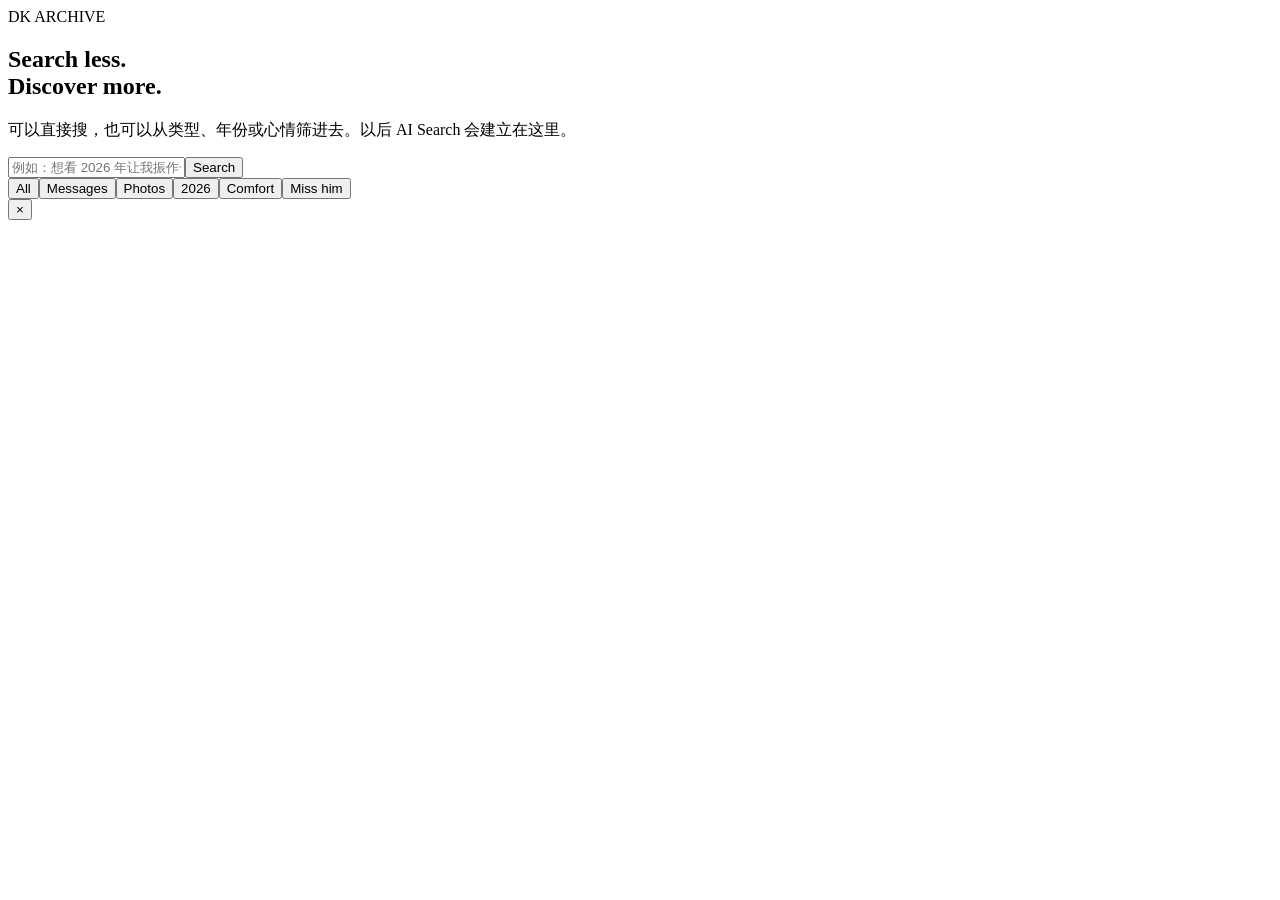
==== archive.html @ 06a3382c "Add files via upload Upload Waiting for DK v5" ====
<!doctype html><html lang="zh-Hans"><head><meta charset="utf-8"><meta name="viewport" content="width=device-width,initial-scale=1"><title>DK Archive · Waiting for DK</title><link rel="preconnect" href="https://fonts.googleapis.com"><link rel="preconnect" href="https://fonts.gstatic.com" crossorigin><link href="https://fonts.googleapis.com/css2?family=Cormorant+Garamond:ital,wght@0,500;0,600;1,500;1,600&family=Inter:wght@400;500;600;700;800&display=swap" rel="stylesheet"><link rel="stylesheet" href="assets/style.css"></head><body><div class="wrap"><nav class="site-nav"></nav>
<section class="glass section"><div class="eyebrow">DK ARCHIVE</div><h1 class="page-title">Search less.<br>Discover more.</h1><p class="lede">可以直接搜，也可以从类型、年份或心情筛进去。以后 AI Search 会建立在这里。</p></section>
<section class="glass section"><div class="searchbar"><input id="searchInput" placeholder="例如：想看 2026 年让我振作一点的 DK / black hair official photo"><button class="btn primary" id="searchBtn">Search</button></div><div class="filters"><button class="filter active" data-filter="all">All</button><button class="filter" data-filter="message">Messages</button><button class="filter" data-filter="photo">Photos</button><button class="filter" data-filter="2026">2026</button><button class="filter" data-filter="comfort">Comfort</button><button class="filter" data-filter="miss">Miss him</button></div><div class="archive-grid" id="archiveGrid"></div></section>
<footer class="footer"></footer></div><div class="modal-back" id="modalBack"><div class="modal"><button class="close" id="modalClose">×</button><div id="modalContent"></div></div></div><script src="assets/data.js"></script><script src="assets/app.js"></script><script>
let currentFilter="all";
function renderArchive(arr){archiveGrid.innerHTML=arr.length?arr.map(m=>`<article class="archive-card">${m.image?`<div class="archive-img"><img src="${m.image}" alt=""></div>`:"<div class='archive-img'></div>"}<div class="archive-body"><small>${m.accent} ${m.source} · ${m.date}</small><h3>${txt(m.title)}</h3><p>${txt(m.excerpt)}</p><div class="row" style="margin-top:10px"><button class="btn openM" data-id="${m.id}">Open</button><a class="btn" target="_blank" href="${m.url}">Source ↗</a></div></div></article>`).join(""):`<div class="card"><b>${TEXT[LANG].noresult}</b></div>`;document.querySelectorAll(".openM").forEach(b=>b.onclick=()=>openMoment(DATA.moments.find(m=>m.id===b.dataset.id)))}
function apply(){let arr=DATA.moments.slice();if(currentFilter!=="all")arr=arr.filter(m=>m.type===currentFilter||m.year===currentFilter||m.moods?.includes(currentFilter)||m.tags?.some(t=>String(t).toLowerCase().includes(currentFilter)));const q=searchInput.value.trim().toLowerCase();if(q)arr=arr.filter(m=>[m.date,m.year,m.source,txt(m.title),txt(m.excerpt),...(m.tags||[]),...(m.moods||[])].join(" ").toLowerCase().includes(q)||(["下班","累","想他","黑发","照片","鼓励","睡前","weverse"].some(k=>q.includes(k))&&[m.date,m.year,m.source,txt(m.title),txt(m.excerpt),...(m.tags||[]),...(m.moods||[])].join(" ").toLowerCase().includes(({下班:"work",累:"comfort",想他:"miss",黑发:"black hair",照片:"photo",鼓励:"comfort",睡前:"sleep",weverse:"weverse"})[Object.keys({下班:1,累:1,想他:1,黑发:1,照片:1,鼓励:1,睡前:1,weverse:1}).find(k=>q.includes(k))]||q)));renderArchive(arr)}
document.addEventListener("DOMContentLoaded",()=>{renderArchive(DATA.moments);document.querySelectorAll(".filter").forEach(b=>b.onclick=()=>{document.querySelectorAll(".filter").forEach(x=>x.classList.remove("active"));b.classList.add("active");currentFilter=b.dataset.filter;apply()});searchBtn.onclick=apply;searchInput.onkeydown=e=>{if(e.key==="Enter")apply()}})
</script><script>document.addEventListener("DOMContentLoaded",()=>initNav("archive"));</script></body></html>
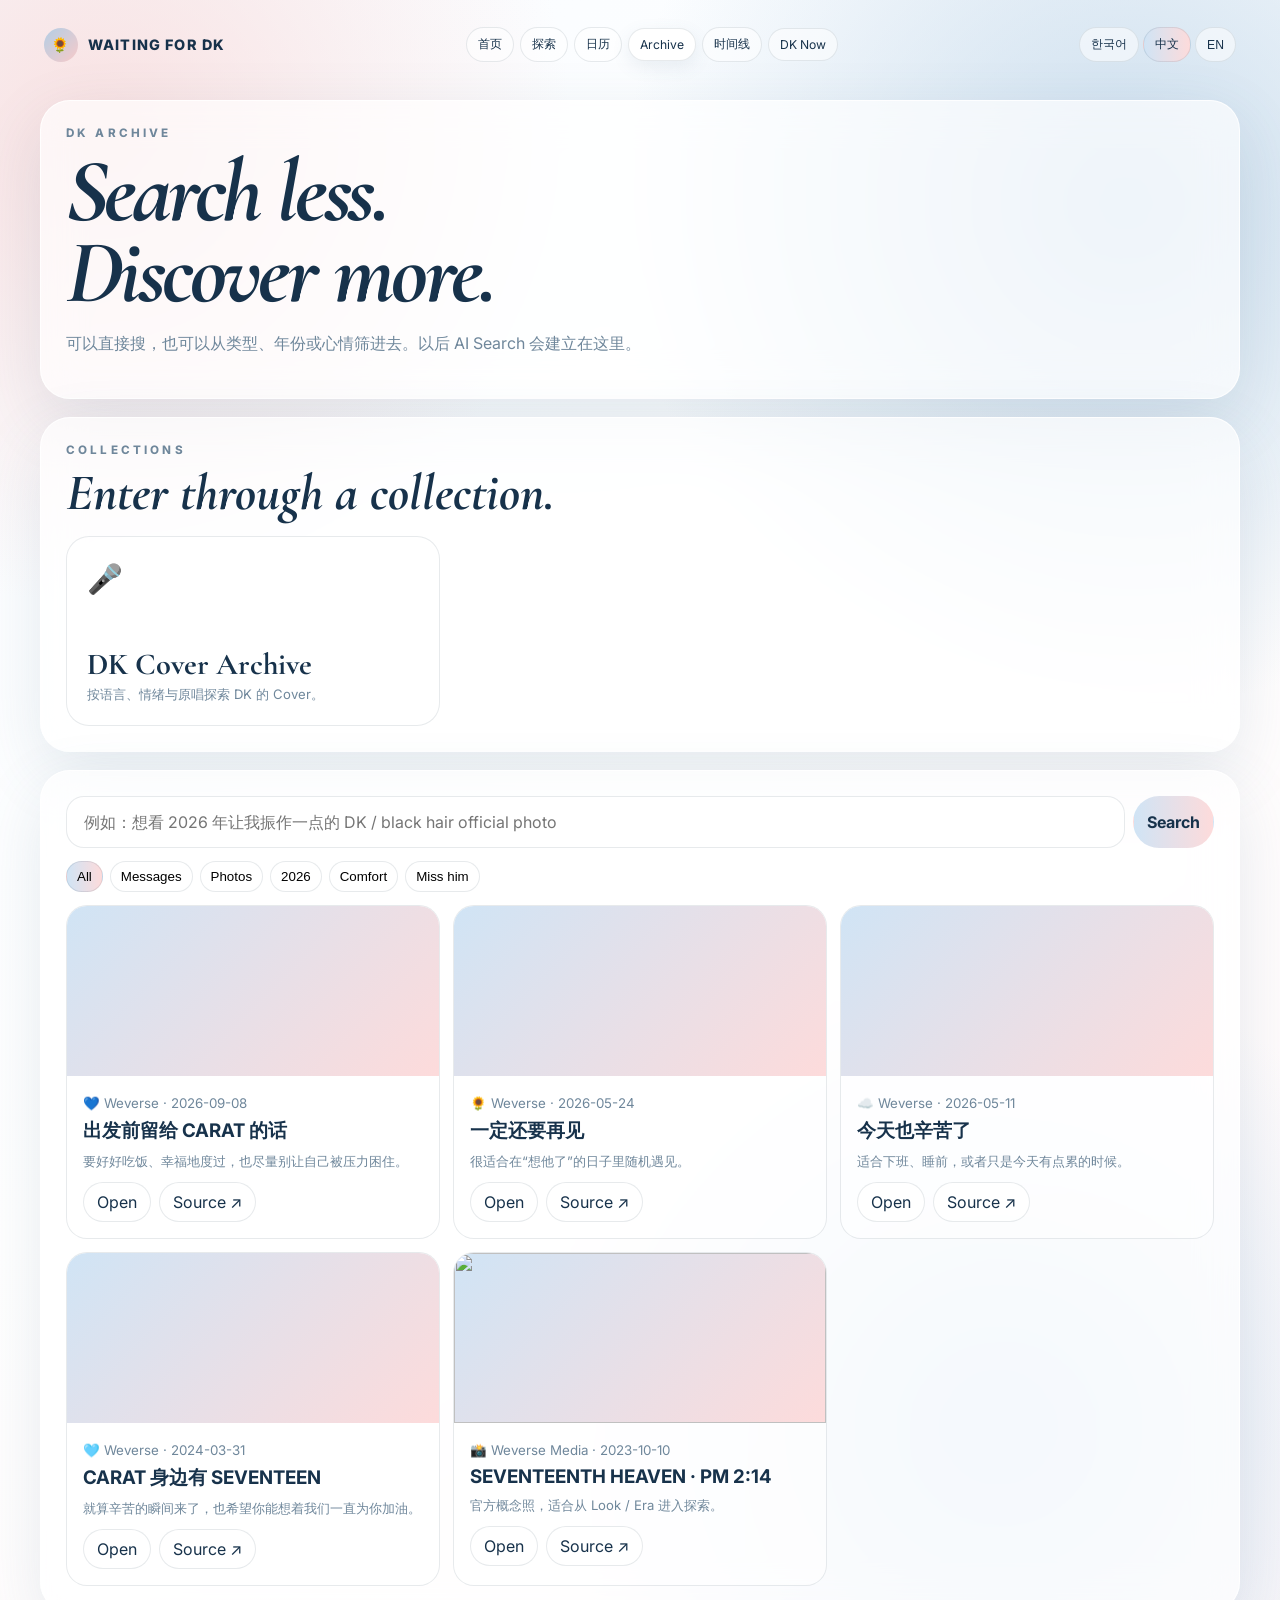
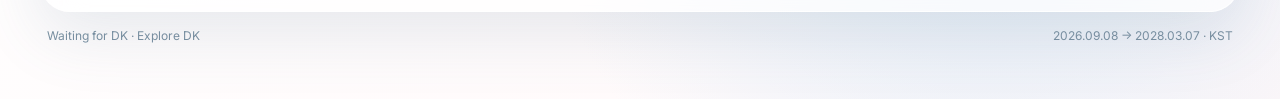
==== commit 8fb79468: "Add files via upload Add DK Cover Archive" ====
--- a/archive.html
+++ b/archive.html
@@ -1,5 +1,6 @@
 <!doctype html><html lang="zh-Hans"><head><meta charset="utf-8"><meta name="viewport" content="width=device-width,initial-scale=1"><title>DK Archive · Waiting for DK</title><link rel="preconnect" href="https://fonts.googleapis.com"><link rel="preconnect" href="https://fonts.gstatic.com" crossorigin><link href="https://fonts.googleapis.com/css2?family=Cormorant+Garamond:ital,wght@0,500;0,600;1,500;1,600&family=Inter:wght@400;500;600;700;800&display=swap" rel="stylesheet"><link rel="stylesheet" href="assets/style.css"></head><body><div class="wrap"><nav class="site-nav"></nav>
 <section class="glass section"><div class="eyebrow">DK ARCHIVE</div><h1 class="page-title">Search less.<br>Discover more.</h1><p class="lede">可以直接搜，也可以从类型、年份或心情筛进去。以后 AI Search 会建立在这里。</p></section>
+<section class="glass section"><div class="section-head"><div><div class="eyebrow">COLLECTIONS</div><h2 class="section-title">Enter through a collection.</h2></div></div><div class="portal-grid"><a class="portal" href="covers.html"><span class="icon">🎤</span><div><b>DK Cover Archive</b><span>按语言、情绪与原唱探索 DK 的 Cover。</span></div></a></div></section>
 <section class="glass section"><div class="searchbar"><input id="searchInput" placeholder="例如：想看 2026 年让我振作一点的 DK / black hair official photo"><button class="btn primary" id="searchBtn">Search</button></div><div class="filters"><button class="filter active" data-filter="all">All</button><button class="filter" data-filter="message">Messages</button><button class="filter" data-filter="photo">Photos</button><button class="filter" data-filter="2026">2026</button><button class="filter" data-filter="comfort">Comfort</button><button class="filter" data-filter="miss">Miss him</button></div><div class="archive-grid" id="archiveGrid"></div></section>
 <footer class="footer"></footer></div><div class="modal-back" id="modalBack"><div class="modal"><button class="close" id="modalClose">×</button><div id="modalContent"></div></div></div><script src="assets/data.js"></script><script src="assets/app.js"></script><script>
 let currentFilter="all";
--- a/assets/style.css
+++ b/assets/style.css
@@ -0,0 +1,31 @@
+
+:root{--ink:#17324b;--muted:#6f879b;--blue:#b3cee5;--blue2:#d0e4f5;--pink:#f7cac9;--pink2:#fddbdb;--line:rgba(23,50,75,.10);--glass:rgba(255,255,255,.68);--shadow:0 22px 65px rgba(75,111,142,.14)}
+*{box-sizing:border-box}html{scroll-behavior:smooth}body{margin:0;color:var(--ink);font-family:Inter,-apple-system,BlinkMacSystemFont,"Segoe UI","PingFang SC","Noto Sans KR","Microsoft YaHei",sans-serif;background:radial-gradient(circle at 8% 8%,rgba(247,202,201,.54),transparent 24%),radial-gradient(circle at 88% 12%,rgba(179,206,229,.68),transparent 27%),radial-gradient(circle at 78% 84%,rgba(208,228,245,.72),transparent 27%),linear-gradient(145deg,#f9fcff,#fff 48%,#fff8f9);min-height:100vh}a{color:inherit}.wrap{width:min(1200px,calc(100% - 28px));margin:auto;padding:18px 0 56px}.glass{background:var(--glass);border:1px solid rgba(255,255,255,.82);box-shadow:var(--shadow);backdrop-filter:blur(20px);-webkit-backdrop-filter:blur(20px);border-radius:30px}.site-nav{display:flex;align-items:center;justify-content:space-between;gap:14px;padding:9px 4px 20px}.brand{display:flex;align-items:center;gap:10px;text-decoration:none;font-weight:800;letter-spacing:.08em;text-transform:uppercase;font-size:.9rem}.brand-mark{width:34px;height:34px;border-radius:50%;display:grid;place-items:center;background:linear-gradient(135deg,var(--blue),var(--pink))}.nav-links{display:flex;align-items:center;gap:6px;flex-wrap:wrap}.nav-links a,.lang button{border:1px solid var(--line);background:rgba(255,255,255,.54);border-radius:999px;padding:8px 11px;text-decoration:none;font-size:.76rem}.nav-links a.active{background:#fff;box-shadow:0 6px 18px rgba(74,109,136,.1)}.lang{display:flex;gap:4px}.lang button{cursor:pointer;color:var(--ink)}.lang button.active{background:linear-gradient(90deg,var(--blue2),var(--pink2))}.eyebrow{font-size:.73rem;letter-spacing:.27em;text-transform:uppercase;color:var(--muted);font-weight:760;margin-bottom:12px}.serif{font-family:"Cormorant Garamond",Georgia,serif;font-style:italic}.page-title{font-family:"Cormorant Garamond",Georgia,serif;font-style:italic;font-size:clamp(3.1rem,7vw,6.8rem);line-height:.9;letter-spacing:-.04em;margin:0}.section-title{font-family:"Cormorant Garamond",Georgia,serif;font-style:italic;font-size:clamp(2.2rem,4vw,3.7rem);line-height:.95;margin:0}.lede{color:var(--muted);line-height:1.75;max-width:720px}.btn{border:1px solid var(--line);background:rgba(255,255,255,.68);border-radius:999px;padding:9px 13px;text-decoration:none;cursor:pointer;color:var(--ink);font:inherit}.btn.primary{background:linear-gradient(90deg,var(--blue2),var(--pink2));border-color:transparent;font-weight:700}.row{display:flex;gap:8px;align-items:center;flex-wrap:wrap}.grid2{display:grid;grid-template-columns:repeat(2,minmax(0,1fr));gap:18px}.grid3{display:grid;grid-template-columns:repeat(3,minmax(0,1fr));gap:14px}.panel{padding:25px}.section{margin-top:18px;padding:25px}.section-head{display:flex;justify-content:space-between;align-items:end;gap:16px;flex-wrap:wrap;margin-bottom:18px}.small{color:var(--muted);font-size:.82rem;line-height:1.65}.card{padding:18px;border:1px solid var(--line);border-radius:20px;background:rgba(255,255,255,.5)}.card h3{margin:7px 0 7px}.card p{margin:0;color:var(--muted);line-height:1.65;font-size:.86rem}.footer{display:flex;justify-content:space-between;gap:12px;flex-wrap:wrap;padding:16px 7px 0;color:#7a90a1;font-size:.75rem}
+.home-hero{display:grid;grid-template-columns:1.08fr .92fr;gap:18px}.home-copy{min-height:630px;padding:clamp(28px,5vw,60px);display:flex;flex-direction:column;justify-content:center}.ddayrow{display:flex;align-items:flex-end;gap:14px;flex-wrap:wrap;margin:34px 0 18px}.dday{font-size:clamp(4.2rem,9vw,8.2rem);font-weight:850;line-height:.84;letter-spacing:-.06em;background:linear-gradient(110deg,#6d97b8,#d7959c);-webkit-background-clip:text;background-clip:text;color:transparent}.timer{display:grid;grid-template-columns:repeat(4,1fr);gap:8px;max-width:640px}.time{padding:14px 8px;text-align:center;background:rgba(255,255,255,.5);border:1px solid var(--line);border-radius:17px}.time b{display:block;font-size:clamp(1.3rem,3vw,2rem)}.time span{display:block;margin-top:4px;font-size:.62rem;letter-spacing:.13em;color:var(--muted);text-transform:uppercase}.hero-photo{min-height:630px;overflow:hidden;position:relative;background:linear-gradient(145deg,var(--blue2),#fff,var(--pink2))}.hero-photo img{position:absolute;inset:0;width:100%;height:100%;object-fit:cover}.hero-photo:after{content:"";position:absolute;inset:0;background:linear-gradient(180deg,transparent 42%,rgba(16,42,63,.76))}.photo-caption{position:absolute;left:25px;right:25px;bottom:24px;z-index:2;color:white}.photo-caption strong{display:block;font-size:2rem;font-family:"Cormorant Garamond",Georgia,serif;font-style:italic}.progressbar{height:13px;border-radius:999px;background:rgba(23,50,75,.08);overflow:hidden}.fill{height:100%;background:linear-gradient(90deg,var(--blue),var(--pink));width:0}.portal-grid{display:grid;grid-template-columns:repeat(3,1fr);gap:13px}.portal{min-height:190px;padding:20px;border-radius:23px;border:1px solid var(--line);background:rgba(255,255,255,.5);text-decoration:none;display:flex;flex-direction:column;justify-content:space-between;transition:.22s}.portal:hover{transform:translateY(-4px);box-shadow:0 14px 30px rgba(80,113,140,.10)}.portal .icon{font-size:1.8rem}.portal b{display:block;font-family:"Cormorant Garamond",Georgia,serif;font-size:1.9rem}.portal span{color:var(--muted);font-size:.82rem;line-height:1.5}.daily-card{padding:22px;border-radius:24px;background:linear-gradient(135deg,rgba(208,228,245,.62),rgba(253,219,219,.48))}.daily-card .ko{font-family:"Cormorant Garamond",Georgia,serif;font-size:2rem;line-height:1.15}
+.moods{display:grid;grid-template-columns:repeat(3,1fr);gap:11px}.mood{min-height:130px;border:1px solid var(--line);border-radius:21px;background:rgba(255,255,255,.48);padding:18px;cursor:pointer;text-align:left;color:var(--ink);transition:.2s}.mood:hover{transform:translateY(-3px)}.mood .icon{font-size:1.65rem}.mood b{display:block;margin-top:14px}.mood span{display:block;margin-top:4px;color:var(--muted);font-size:.78rem}.surprise{overflow:hidden}.surprise-img{height:260px;background:linear-gradient(135deg,var(--blue2),var(--pink2))}.surprise-img img{width:100%;height:100%;object-fit:cover}.surprise-body{padding:20px}.universe{height:430px;position:relative;border-radius:24px;background:radial-gradient(circle at center,rgba(255,255,255,.78),rgba(208,228,245,.22) 52%,rgba(179,206,229,.12));border:1px solid var(--line)}.center-orb{position:absolute;left:50%;top:50%;transform:translate(-50%,-50%);width:126px;height:126px;border-radius:50%;display:grid;place-items:center;text-align:center;background:linear-gradient(135deg,var(--blue),var(--pink));font-family:"Cormorant Garamond",Georgia,serif;font-size:2rem;font-style:italic}.orb{position:absolute;border:1px solid var(--line);background:rgba(255,255,255,.74);border-radius:999px;padding:11px 14px;cursor:pointer}.o1{left:8%;top:16%}.o2{right:8%;top:15%}.o3{left:13%;bottom:18%}.o4{right:12%;bottom:17%}.o5{left:43%;top:6%}.o6{left:42%;bottom:6%}
+.calendar-head{display:flex;justify-content:space-between;align-items:end;gap:14px;flex-wrap:wrap}.weekdays,.calendar-grid{display:grid;grid-template-columns:repeat(7,minmax(0,1fr));gap:9px}.weekday{text-align:center;color:var(--muted);font-size:.7rem;letter-spacing:.12em;text-transform:uppercase;padding-top:10px}.calendar-grid{margin-top:8px}.day{min-height:104px;padding:10px;border-radius:17px;background:rgba(255,255,255,.5);border:1px solid rgba(23,50,75,.07);display:flex;flex-direction:column;justify-content:space-between}.day.empty{opacity:.35;border-style:dashed}.day.completed{background:linear-gradient(180deg,rgba(255,255,255,.76),rgba(179,206,229,.24))}.day.future{background:linear-gradient(180deg,rgba(255,255,255,.76),rgba(247,202,201,.17))}.day.today{outline:2px solid rgba(109,151,184,.4);box-shadow:0 9px 24px rgba(109,151,184,.12)}.day.outside{opacity:.5}.day-number{font-weight:780}.day-meta{font-size:.69rem;color:#5f7e96}.badge{display:inline-flex;margin-top:5px;padding:3px 6px;border-radius:999px;background:rgba(255,255,255,.7);border:1px solid var(--line);font-size:.61rem}
+.searchbar{display:grid;grid-template-columns:1fr auto;gap:8px}.searchbar input{border:1px solid var(--line);background:rgba(255,255,255,.66);border-radius:18px;padding:15px 17px;font:inherit;color:var(--ink);outline:none}.filters{display:flex;gap:7px;flex-wrap:wrap;margin:13px 0}.filter{border:1px solid var(--line);background:rgba(255,255,255,.6);border-radius:999px;padding:7px 10px;cursor:pointer}.filter.active{background:linear-gradient(90deg,var(--blue2),var(--pink2))}.archive-grid{display:grid;grid-template-columns:repeat(3,1fr);gap:13px}.archive-card{overflow:hidden;border:1px solid var(--line);border-radius:21px;background:rgba(255,255,255,.52)}.archive-img{height:170px;background:linear-gradient(135deg,var(--blue2),var(--pink2))}.archive-img img{width:100%;height:100%;object-fit:cover}.archive-body{padding:16px}.archive-body small{color:var(--muted)}.archive-body h3{margin:6px 0 7px}.archive-body p{margin:0;color:var(--muted);font-size:.82rem;line-height:1.6}.timeline{display:grid;gap:13px}.era{display:grid;grid-template-columns:110px 1fr;gap:20px;padding:20px;border:1px solid var(--line);border-radius:22px;background:rgba(255,255,255,.5)}.era-year{font-family:"Cormorant Garamond",Georgia,serif;font-size:2.8rem;font-style:italic}.era p{margin:4px 0 0;color:var(--muted);line-height:1.65}.social-grid{display:grid;grid-template-columns:repeat(3,1fr);gap:13px}.social-card{min-height:180px;padding:18px;border:1px solid var(--line);border-radius:21px;background:rgba(255,255,255,.5);text-decoration:none;display:flex;flex-direction:column;justify-content:space-between}.social-card b{font-size:1.25rem}.social-card small{color:var(--muted)}.modal-back{position:fixed;inset:0;background:rgba(13,31,47,.42);display:none;align-items:center;justify-content:center;padding:18px;z-index:20}.modal-back.show{display:flex}.modal{width:min(620px,100%);max-height:88vh;overflow:auto;background:#fff;padding:25px;border-radius:28px}.close{float:right;border:0;background:#eef4f8;border-radius:50%;width:34px;height:34px;cursor:pointer}
+@media(max-width:900px){.home-hero{grid-template-columns:1fr}.hero-photo{min-height:540px}.grid2{grid-template-columns:1fr}.grid3,.archive-grid,.social-grid{grid-template-columns:1fr 1fr}.portal-grid{grid-template-columns:1fr 1fr}.moods{grid-template-columns:1fr 1fr}}
+@media(max-width:690px){.nav-links{display:none}.grid3,.archive-grid,.social-grid{grid-template-columns:1fr}.portal-grid{grid-template-columns:1fr}.moods{grid-template-columns:1fr 1fr}.era{grid-template-columns:1fr}.weekdays,.calendar-grid{gap:5px}.day{min-height:82px;padding:7px}.day-meta{font-size:.61rem}}
+@media(max-width:480px){.wrap{width:min(100% - 18px,1200px)}.home-copy{min-height:580px;padding:28px 21px}.hero-photo{min-height:470px}.timer{gap:5px}.moods{grid-template-columns:1fr}.universe{height:450px}.center-orb{width:106px;height:106px}.orb{font-size:.75rem}.o1{left:3%;top:12%}.o2{right:3%;top:13%}.o3{left:3%;bottom:20%}.o4{right:2%;bottom:19%}.o5{left:38%;top:3%}.o6{left:36%;bottom:4%}}
+
+.mobile-dock{display:none}
+@media(max-width:690px){
+ .mobile-dock{position:fixed;left:10px;right:10px;bottom:10px;z-index:15;display:grid;grid-template-columns:repeat(6,1fr);gap:4px;padding:7px;background:rgba(255,255,255,.86);border:1px solid var(--line);border-radius:22px;box-shadow:0 16px 45px rgba(35,61,82,.18);backdrop-filter:blur(18px)}
+ .mobile-dock a{text-decoration:none;text-align:center;padding:7px 2px;border-radius:14px;font-size:.58rem;color:var(--muted)}
+ .mobile-dock a b{display:block;font-size:1rem;margin-bottom:2px}
+ .mobile-dock a.active{background:linear-gradient(135deg,var(--blue2),var(--pink2));color:var(--ink)}
+ body{padding-bottom:76px}
+}
+
+.cover-hero{display:grid;grid-template-columns:1.1fr .9fr;gap:18px}
+.cover-stats{padding:24px;display:flex;flex-direction:column;justify-content:space-between;min-height:260px}
+.cover-stats .number{font-family:"Cormorant Garamond",Georgia,serif;font-style:italic;font-size:5rem;line-height:.9}
+.cover-grid{display:grid;grid-template-columns:repeat(3,minmax(0,1fr));gap:13px}
+.cover-card{min-height:230px;padding:19px;border:1px solid var(--line);border-radius:22px;background:rgba(255,255,255,.52);display:flex;flex-direction:column;justify-content:space-between}
+.cover-card .cover-title{font-family:"Cormorant Garamond",Georgia,serif;font-size:2rem;line-height:1.02;margin:12px 0 6px}
+.cover-card .artist{color:var(--muted);font-size:.82rem}
+.cover-tags{display:flex;gap:5px;flex-wrap:wrap;margin-top:12px}
+.cover-tags span{padding:5px 7px;border:1px solid var(--line);border-radius:999px;font-size:.64rem;color:#617b8f;background:rgba(255,255,255,.58)}
+@media(max-width:900px){.cover-hero{grid-template-columns:1fr}.cover-grid{grid-template-columns:1fr 1fr}}
+@media(max-width:690px){.cover-grid{grid-template-columns:1fr}}
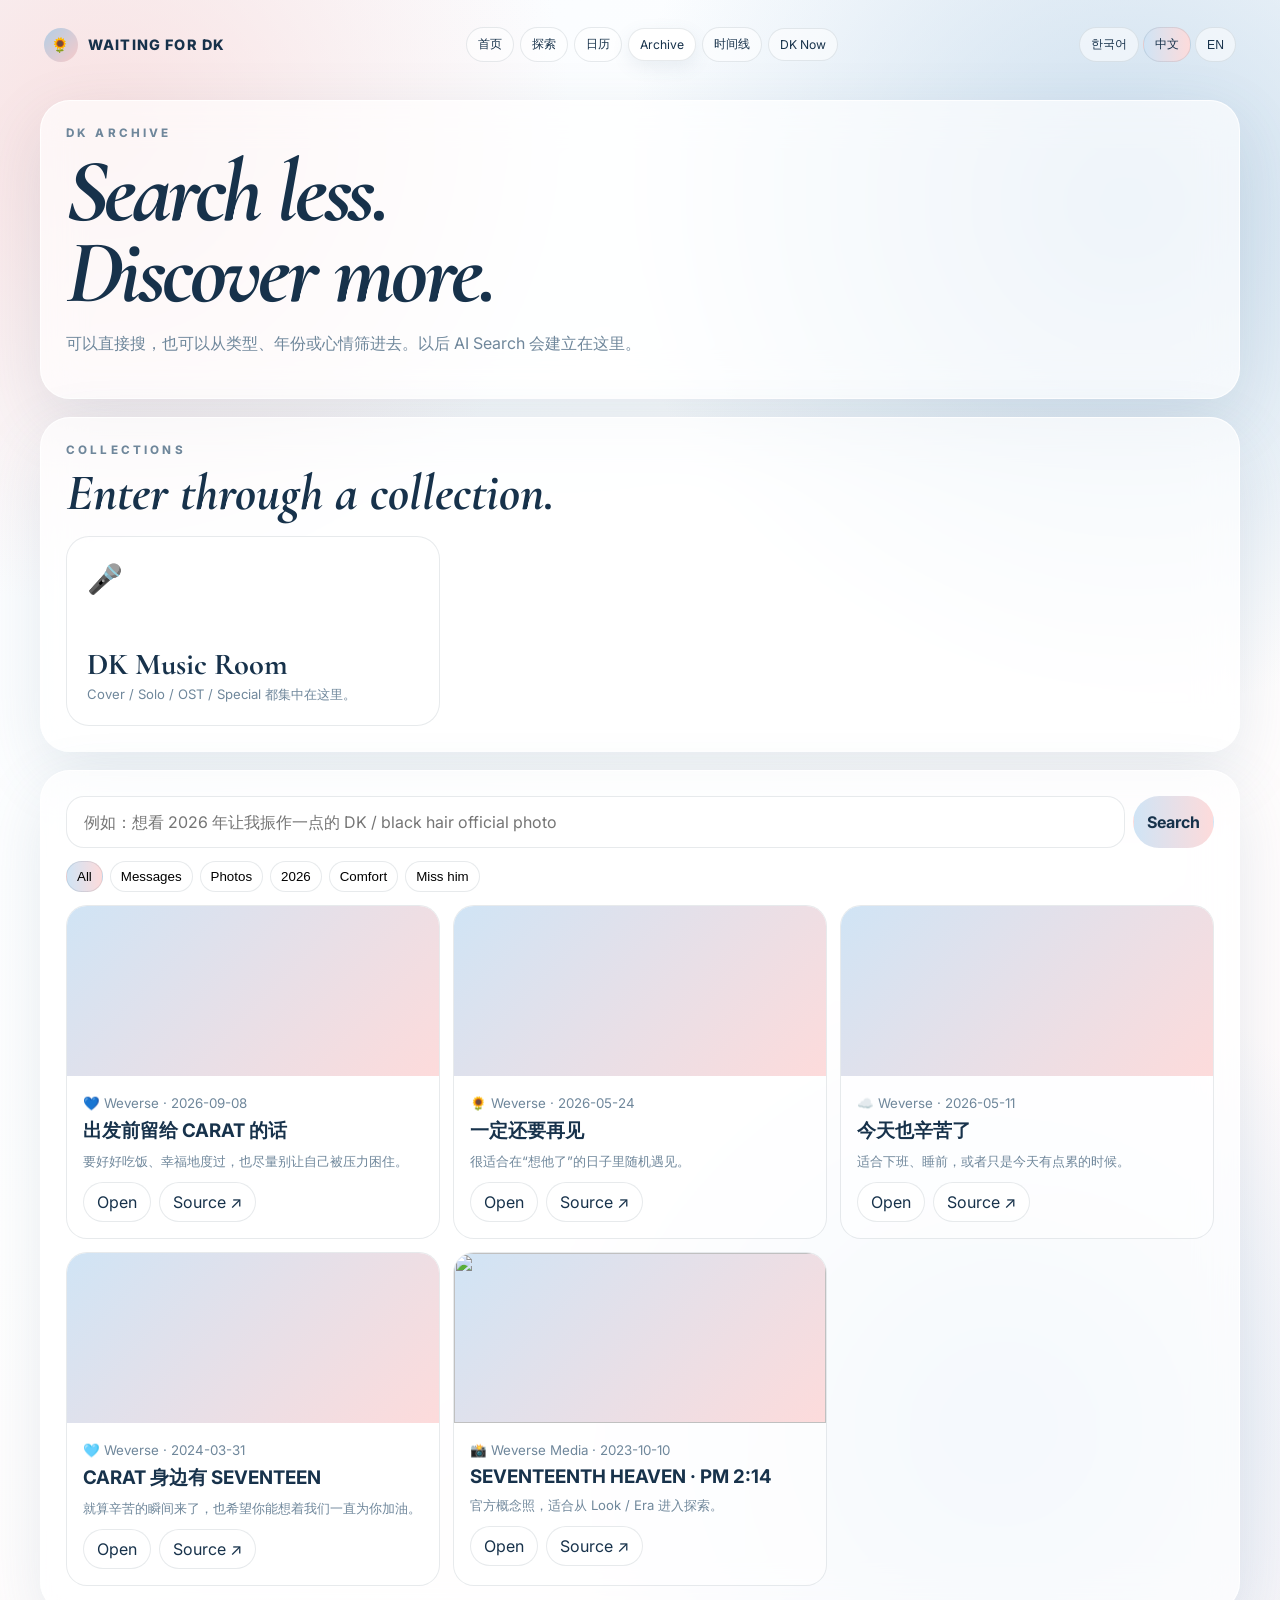
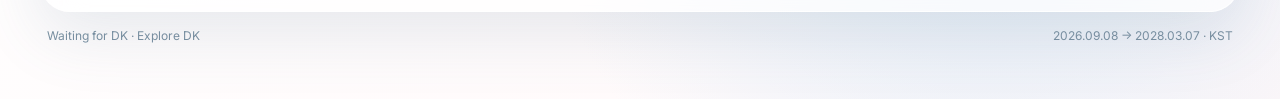
==== commit 2fa757aa: "Add files via upload Upgrade to DK Music Room v8" ====
--- a/archive.html
+++ b/archive.html
@@ -1,6 +1,6 @@
 <!doctype html><html lang="zh-Hans"><head><meta charset="utf-8"><meta name="viewport" content="width=device-width,initial-scale=1"><title>DK Archive · Waiting for DK</title><link rel="preconnect" href="https://fonts.googleapis.com"><link rel="preconnect" href="https://fonts.gstatic.com" crossorigin><link href="https://fonts.googleapis.com/css2?family=Cormorant+Garamond:ital,wght@0,500;0,600;1,500;1,600&family=Inter:wght@400;500;600;700;800&display=swap" rel="stylesheet"><link rel="stylesheet" href="assets/style.css"></head><body><div class="wrap"><nav class="site-nav"></nav>
 <section class="glass section"><div class="eyebrow">DK ARCHIVE</div><h1 class="page-title">Search less.<br>Discover more.</h1><p class="lede">可以直接搜，也可以从类型、年份或心情筛进去。以后 AI Search 会建立在这里。</p></section>
-<section class="glass section"><div class="section-head"><div><div class="eyebrow">COLLECTIONS</div><h2 class="section-title">Enter through a collection.</h2></div></div><div class="portal-grid"><a class="portal" href="covers.html"><span class="icon">🎤</span><div><b>DK Cover Archive</b><span>按语言、情绪与原唱探索 DK 的 Cover。</span></div></a></div></section>
+<section class="glass section"><div class="section-head"><div><div class="eyebrow">COLLECTIONS</div><h2 class="section-title">Enter through a collection.</h2></div></div><div class="portal-grid"><a class="portal" href="covers.html"><span class="icon">🎤</span><div><b>DK Music Room</b><span>Cover / Solo / OST / Special 都集中在这里。</span></div></a></div></section>
 <section class="glass section"><div class="searchbar"><input id="searchInput" placeholder="例如：想看 2026 年让我振作一点的 DK / black hair official photo"><button class="btn primary" id="searchBtn">Search</button></div><div class="filters"><button class="filter active" data-filter="all">All</button><button class="filter" data-filter="message">Messages</button><button class="filter" data-filter="photo">Photos</button><button class="filter" data-filter="2026">2026</button><button class="filter" data-filter="comfort">Comfort</button><button class="filter" data-filter="miss">Miss him</button></div><div class="archive-grid" id="archiveGrid"></div></section>
 <footer class="footer"></footer></div><div class="modal-back" id="modalBack"><div class="modal"><button class="close" id="modalClose">×</button><div id="modalContent"></div></div></div><script src="assets/data.js"></script><script src="assets/app.js"></script><script>
 let currentFilter="all";
--- a/assets/style.css
+++ b/assets/style.css
@@ -29,3 +29,50 @@
 .cover-tags span{padding:5px 7px;border:1px solid var(--line);border-radius:999px;font-size:.64rem;color:#617b8f;background:rgba(255,255,255,.58)}
 @media(max-width:900px){.cover-hero{grid-template-columns:1fr}.cover-grid{grid-template-columns:1fr 1fr}}
 @media(max-width:690px){.cover-grid{grid-template-columns:1fr}}
+
+/* v7 DK custom YouTube player */
+.dk-player-page{display:grid;grid-template-columns:minmax(0,720px) 1fr;gap:22px;align-items:start}
+.dk-player-card{padding:18px}
+.skin-player{position:relative;width:min(100%,687px);aspect-ratio:687/1065;margin:0 auto}
+.player-video{position:absolute;left:8.44%;top:6.29%;width:84.43%;height:53.99%;z-index:1;background:#000;overflow:hidden}
+.player-video iframe,.player-video>div{width:100%!important;height:100%!important}
+.player-skin{position:absolute;inset:0;width:100%;height:100%;z-index:3;pointer-events:none}
+.player-progress{position:absolute;left:9.17%;top:75.75%;width:82.1%;height:18px;z-index:5;cursor:pointer;display:flex;align-items:center}
+.player-progress-track{width:100%;height:4px;background:rgba(255,255,255,.32);border-radius:99px;overflow:hidden;box-shadow:0 0 0 1px rgba(23,50,75,.10)}
+.player-progress-fill{height:100%;width:0;background:linear-gradient(90deg,var(--blue),var(--pink));border-radius:99px}
+.player-hit{position:absolute;z-index:6;border:0;background:transparent;cursor:pointer;border-radius:999px}
+.player-hit:hover{background:rgba(179,206,229,.10)}
+.hit-heart{left:7.5%;top:80.7%;width:12%;height:8.8%}
+.hit-prev{left:25.3%;top:80.3%;width:13%;height:9.2%}
+.hit-play{left:43.4%;top:78.8%;width:15.5%;height:11.5%;background:rgba(0,0,0,.16)}
+.hit-next{left:66.4%;top:80.3%;width:12%;height:9.2%}
+.hit-shuffle{left:7.2%;top:90%;width:13%;height:7.2%}
+.hit-repeat{right:4.2%;top:90%;width:13%;height:7.2%}
+.play-state-icon{position:absolute;z-index:7;left:50.95%;top:84.6%;transform:translate(-50%,-50%);width:63px;height:63px;border-radius:50%;display:grid;place-items:center;pointer-events:none;background:rgba(0,0,0,.48);border:1px solid rgba(255,255,255,.55);color:white;font-size:24px;backdrop-filter:blur(5px)}
+.favorite-state{position:absolute;z-index:7;left:13.5%;top:85.2%;transform:translate(-50%,-50%);pointer-events:none;color:#f7cac9;font-size:22px;text-shadow:0 0 14px rgba(247,202,201,.65);opacity:0}
+.favorite-state.show{opacity:1}
+.mode-dot{position:absolute;z-index:7;width:8px;height:8px;border-radius:50%;background:var(--pink);box-shadow:0 0 12px rgba(247,202,201,.9);opacity:0;pointer-events:none}
+.mode-dot.show{opacity:1}.shuffle-dot{left:13%;top:95%}.repeat-dot{right:10%;top:95%}
+.now-playing{margin-top:3px;padding:17px 18px;border-radius:20px;background:rgba(255,255,255,.5);border:1px solid var(--line)}
+.now-playing h2{margin:4px 0 3px;font-family:"Cormorant Garamond",Georgia,serif;font-style:italic;font-size:2.15rem}
+.now-meta{color:var(--muted);font-size:.82rem}.time-row{display:flex;justify-content:space-between;margin-top:9px;color:var(--muted);font-size:.72rem}
+.playlist-panel{padding:22px;position:sticky;top:16px}
+.playlist{display:grid;gap:8px;margin-top:14px;max-height:760px;overflow:auto;padding-right:3px}
+.track-item{display:grid;grid-template-columns:44px 1fr auto;gap:10px;align-items:center;padding:11px;border:1px solid var(--line);border-radius:16px;background:rgba(255,255,255,.48);cursor:pointer;text-align:left;color:var(--ink);transition:.2s}
+.track-item:hover{transform:translateX(2px);background:rgba(255,255,255,.72)}
+.track-item.active{background:linear-gradient(90deg,rgba(208,228,245,.75),rgba(253,219,219,.65));box-shadow:0 8px 24px rgba(80,113,140,.08)}
+.track-num{font-family:"Cormorant Garamond",Georgia,serif;font-size:1.35rem;color:#69879e}
+.track-title{font-weight:700}.track-artist{display:block;margin-top:2px;color:var(--muted);font-size:.72rem}.track-lang{font-size:.64rem;color:var(--muted);text-transform:uppercase;letter-spacing:.08em}
+.player-note{margin-top:12px;color:var(--muted);font-size:.76rem;line-height:1.55}
+@media(max-width:980px){.dk-player-page{grid-template-columns:1fr}.playlist-panel{position:static}.playlist{max-height:none}}
+@media(max-width:520px){.dk-player-card{padding:8px}.play-state-icon{width:46px;height:46px;font-size:18px}.now-playing h2{font-size:1.7rem}.playlist-panel{padding:17px}}
+
+/* v8 Music Room */
+.music-tabs{display:flex;gap:7px;flex-wrap:wrap;margin:15px 0 3px}
+.music-tab{border:1px solid var(--line);background:rgba(255,255,255,.58);border-radius:999px;padding:9px 13px;cursor:pointer;color:var(--ink);font:inherit}
+.music-tab.active{background:linear-gradient(90deg,var(--blue2),var(--pink2));font-weight:750}
+.provider-badge{display:inline-flex;align-items:center;gap:5px;padding:5px 8px;border-radius:999px;border:1px solid var(--line);background:rgba(255,255,255,.58);font-size:.65rem;color:var(--muted)}
+.spotify-stage{position:absolute;inset:0;width:100%;height:100%;z-index:1;background:#000;display:none}
+.spotify-stage.active{display:block}
+.spotify-stage iframe{border:0;width:100%;height:100%}
+.music-empty{padding:25px;border:1px dashed var(--line);border-radius:18px;text-align:center;color:var(--muted)}
